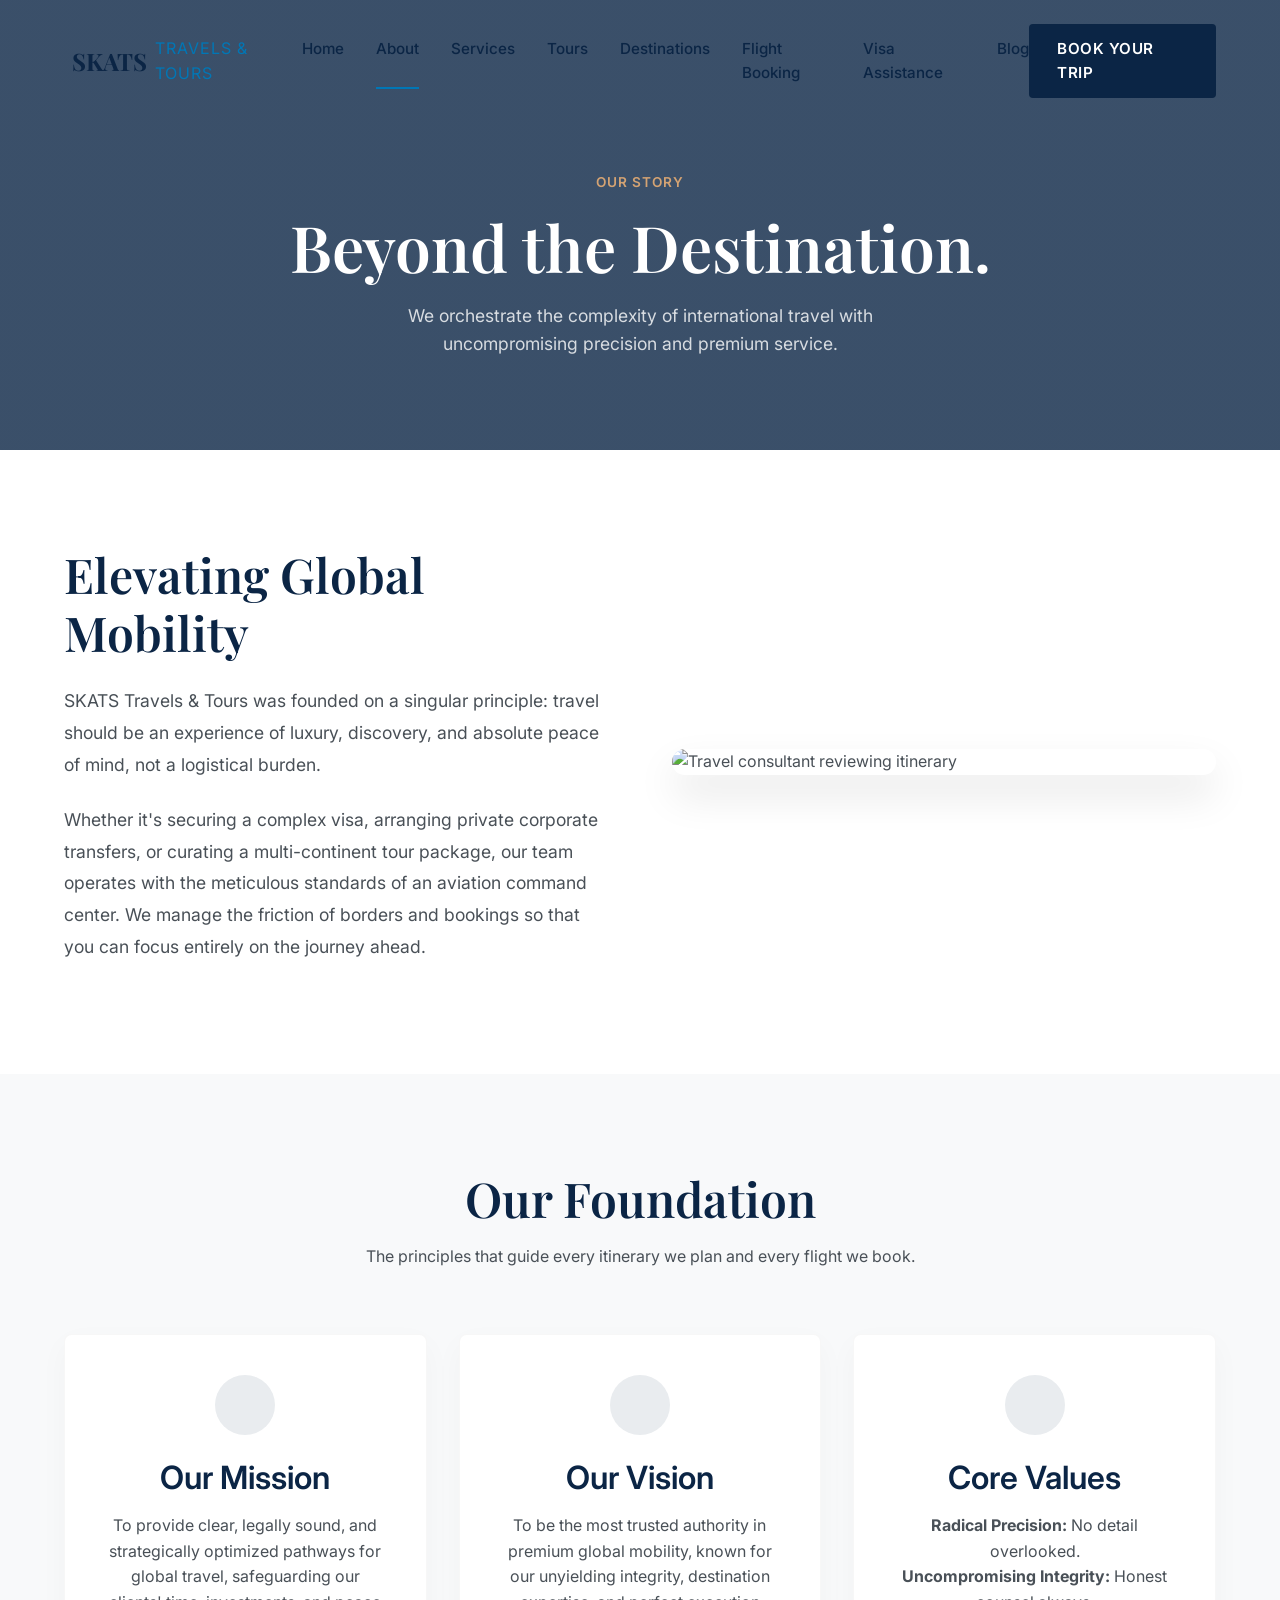
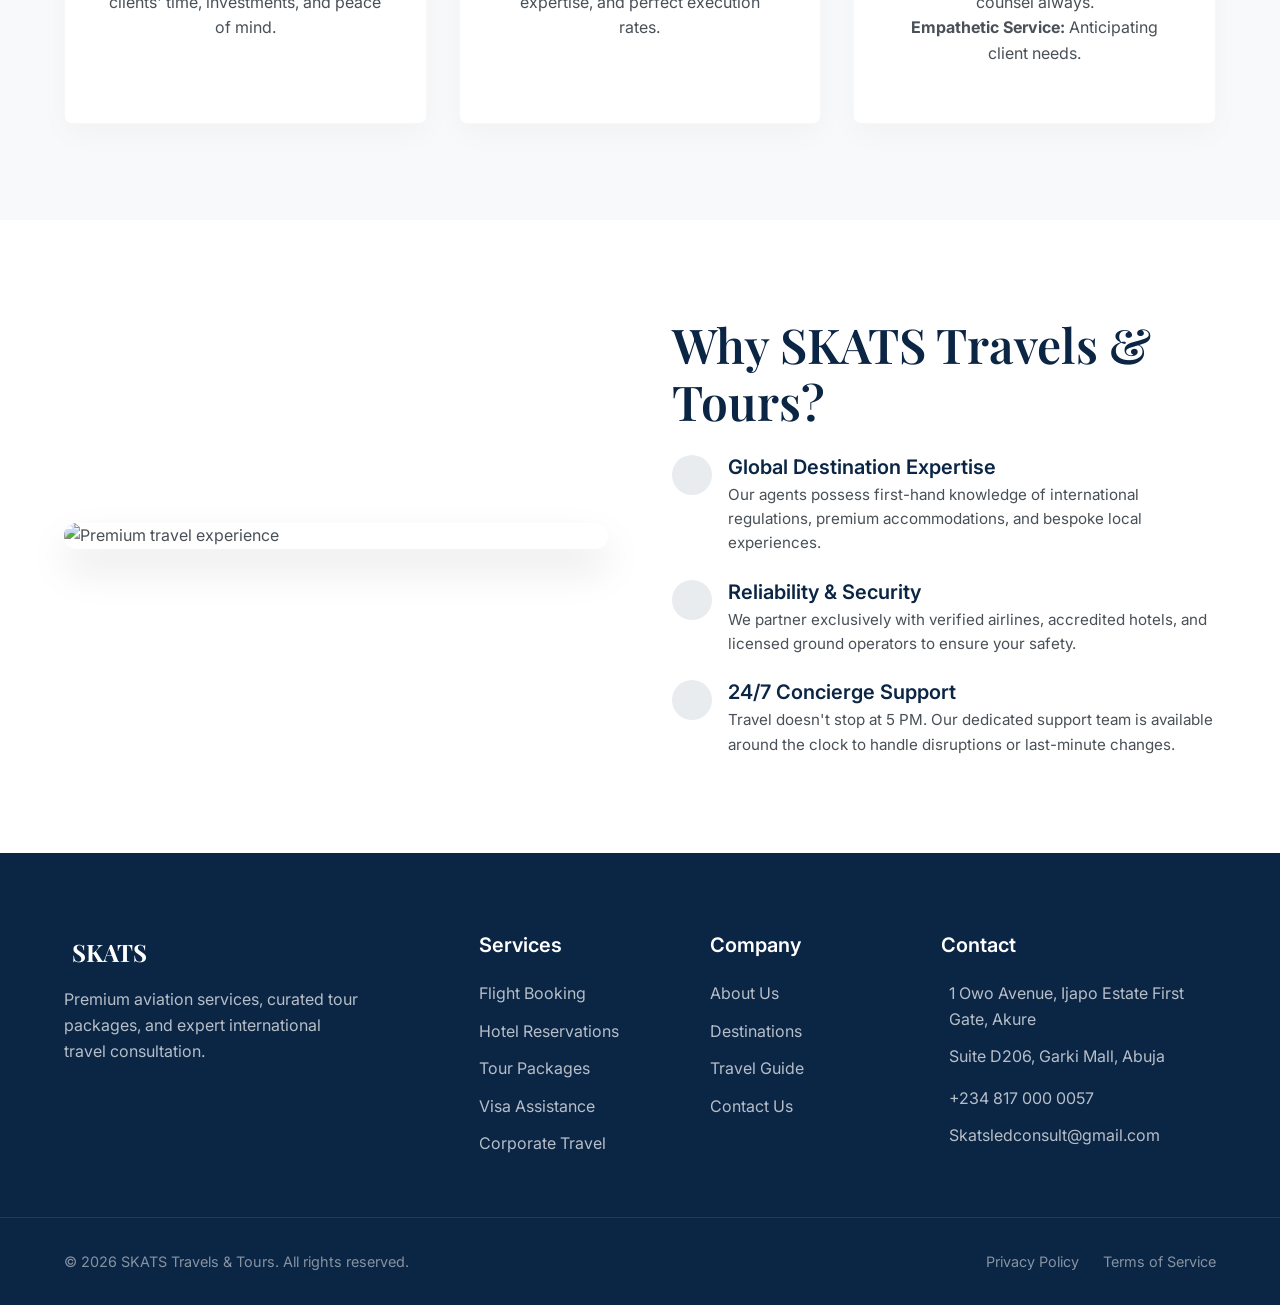
==== about.html @ 0cb063c2 "feat: initial build — SKATS Travels & Tours multi-page website 9 pages: index, about, services, tour" ====
<!DOCTYPE html>
<html lang="en">

<head>
    <meta charset="UTF-8">
    <meta name="viewport" content="width=device-width, initial-scale=1.0">
    <title>About Us | SKATS Travels & Tours</title>
    <meta name="description"
        content="Learn about SKATS Travels & Tours, our mission, vision, and dedication to premium travel planning and aviation services.">
    <!-- Google Fonts -->
    <link rel="preconnect" href="https://fonts.googleapis.com">
    <link rel="preconnect" href="https://fonts.gstatic.com" crossorigin>
    <link href="https://fonts.googleapis.com/css2?family=Fraunces:opsz,wght@9..144,400;500;600;700&family=Inter:wght@400;500;600;700&family=Playfair+Display:wght@500;600;700&display=swap" rel="stylesheet">
    <!-- Remix Icons -->
    <link href="https://cdn.jsdelivr.net/npm/remixicon@3.5.0/fonts/remixicon.css" rel="stylesheet">
    <link rel="stylesheet" href="css/styles.css">
    <!-- GSAP for Animations -->
    <script src="https://cdnjs.cloudflare.com/ajax/libs/gsap/3.12.2/gsap.min.js"></script>
    <script src="https://cdnjs.cloudflare.com/ajax/libs/gsap/3.12.2/ScrollTrigger.min.js"></script>
</head>

<body>

    <!-- Navigation -->
    <header class="navbar">
        <div class="container nav-content">
            <a href="index.html" class="brand-logo">
                <i class="ri-flight-takeoff-line" style="color: var(--accent-blue); font-size: 1.8rem;"></i>
                <strong>SKATS</strong> <span>Travels & Tours</span>
            </a>
            <nav class="nav-links">
                <a href="index.html">Home</a>
                <a href="about.html" class="active">About</a>
                <a href="services.html">Services</a>
                <a href="tours.html">Tours</a>
                <a href="destinations.html">Destinations</a>
                <a href="flights.html">Flight Booking</a>
                <a href="visa-assistance.html">Visa Assistance</a>
                <a href="blog.html">Blog</a>
            </nav>
            <div class="nav-actions">
                <a href="contact.html" class="btn btn-primary">Book Your Trip</a>
            </div>
            <button class="mobile-menu-btn" aria-label="Toggle menu">
                <i class="ri-menu-line"></i>
            </button>
        </div>
    </header>

    <main>
        <!-- Page Hero -->
        <section class="hero" style="min-height: 50vh; display:flex; align-items:center; background-image: linear-gradient(rgba(11, 37, 69, 0.8), rgba(11, 37, 69, 0.8)), url('https://images.unsplash.com/photo-1512289984044-071903207f5e?q=80&w=2070&auto=format&fit=crop'); background-size: cover; background-position: center; color: white;">
            <div class="container fade-up" style="text-align:center;">
                <span style="color:var(--gold); font-weight:600; text-transform:uppercase; letter-spacing:1px; font-size:0.85rem; display:block; margin-bottom:1rem;">Our Story</span>
                <h1 style="color: white; margin-bottom: 1rem;">Beyond the Destination.</h1>
                <p style="color: rgba(255,255,255,0.8); max-width: 600px; margin: 0 auto; font-size: 1.1rem;">We orchestrate the complexity of international travel with uncompromising precision and premium service.</p>
            </div>
        </section>

        <!-- Our Narrative -->
        <section class="section-padding">
            <div class="container hero-grid">
                <div class="fade-up">
                    <h2 style="margin-bottom: 1.5rem;">Elevating Global Mobility</h2>
                    <p style="color:var(--dark-gray); font-size:1.1rem; line-height:1.8; margin-bottom:1.5rem;">
                        SKATS Travels & Tours was founded on a singular principle: travel should be an experience of luxury, discovery, and absolute peace of mind, not a logistical burden. 
                    </p>
                    <p style="color:var(--dark-gray); font-size:1.1rem; line-height:1.8;">
                        Whether it's securing a complex visa, arranging private corporate transfers, or curating a multi-continent tour package, our team operates with the meticulous standards of an aviation command center. We manage the friction of borders and bookings so that you can focus entirely on the journey ahead.
                    </p>
                </div>
                <div class="fade-up" style="animation-delay: 0.2s;">
                    <img src="https://images.unsplash.com/photo-1540339832862-47466fa8cbdd?q=80&w=1974&auto=format&fit=crop" alt="Travel consultant reviewing itinerary" style="border-radius: var(--radius-lg); box-shadow: 0 20px 40px rgba(0,0,0,0.1);">
                </div>
            </div>
        </section>

        <!-- Mission / Vision / Values -->
        <section class="section-padding bg-light">
            <div class="container">
                <div class="section-header fade-up">
                    <h2>Our Foundation</h2>
                    <p style="color:var(--dark-gray);">The principles that guide every itinerary we plan and every flight we book.</p>
                </div>

                <div class="services-grid fade-up">
                    <div class="service-card" style="text-align:center;">
                        <div class="service-icon" style="margin: 0 auto 1.5rem;"><i class="ri-rocket-line"></i></div>
                        <h3>Our Mission</h3>
                        <p>To provide clear, legally sound, and strategically optimized pathways for global travel, safeguarding our clients' time, investments, and peace of mind.</p>
                    </div>

                    <div class="service-card" style="text-align:center;">
                        <div class="service-icon" style="margin: 0 auto 1.5rem;"><i class="ri-eye-line"></i></div>
                        <h3>Our Vision</h3>
                        <p>To be the most trusted authority in premium global mobility, known for our unyielding integrity, destination expertise, and perfect execution rates.</p>
                    </div>

                    <div class="service-card" style="text-align:center;">
                        <div class="service-icon" style="margin: 0 auto 1.5rem;"><i class="ri-scales-3-line"></i></div>
                        <h3>Core Values</h3>
                        <p><strong>Radical Precision:</strong> No detail overlooked.<br>
                        <strong>Uncompromising Integrity:</strong> Honest counsel always.<br>
                        <strong>Empathetic Service:</strong> Anticipating client needs.</p>
                    </div>
                </div>
            </div>
        </section>

        <!-- The Experience -->
        <section class="section-padding">
            <div class="container hero-grid">
                <div class="fade-up" style="order: 2;">
                    <h2 style="margin-bottom: 1.5rem;">Why SKATS Travels & Tours?</h2>
                    <ul style="list-style: none; padding: 0; display: flex; flex-direction: column; gap: 1.5rem;">
                        <li style="display: flex; gap: 1rem;">
                            <div style="background:var(--light-gray); color:var(--navy); width:40px; height:40px; border-radius:50%; display:flex; align-items:center; justify-content:center; flex-shrink:0;">
                                <i class="ri-map-pin-line"></i>
                            </div>
                            <div>
                                <h4 style="margin-bottom:0.25rem;">Global Destination Expertise</h4>
                                <p style="color:var(--dark-gray); font-size:0.95rem; margin:0;">Our agents possess first-hand knowledge of international regulations, premium accommodations, and bespoke local experiences.</p>
                            </div>
                        </li>
                        <li style="display: flex; gap: 1rem;">
                            <div style="background:var(--light-gray); color:var(--navy); width:40px; height:40px; border-radius:50%; display:flex; align-items:center; justify-content:center; flex-shrink:0;">
                                <i class="ri-shield-check-line"></i>
                            </div>
                            <div>
                                <h4 style="margin-bottom:0.25rem;">Reliability & Security</h4>
                                <p style="color:var(--dark-gray); font-size:0.95rem; margin:0;">We partner exclusively with verified airlines, accredited hotels, and licensed ground operators to ensure your safety.</p>
                            </div>
                        </li>
                        <li style="display: flex; gap: 1rem;">
                            <div style="background:var(--light-gray); color:var(--navy); width:40px; height:40px; border-radius:50%; display:flex; align-items:center; justify-content:center; flex-shrink:0;">
                                <i class="ri-customer-service-2-line"></i>
                            </div>
                            <div>
                                <h4 style="margin-bottom:0.25rem;">24/7 Concierge Support</h4>
                                <p style="color:var(--dark-gray); font-size:0.95rem; margin:0;">Travel doesn't stop at 5 PM. Our dedicated support team is available around the clock to handle disruptions or last-minute changes.</p>
                            </div>
                        </li>
                    </ul>
                </div>
                <div class="fade-up" style="order: 1;">
                    <img src="https://images.unsplash.com/photo-1436491865332-7a61a109cc05?q=80&w=2074&auto=format&fit=crop" alt="Premium travel experience" style="border-radius: var(--radius-lg); box-shadow: 0 20px 40px rgba(0,0,0,0.1);">
                </div>
            </div>
        </section>

    </main>

    <!-- Footer -->
    <footer class="site-footer">
        <div class="container footer-grid">
            <div class="footer-brand">
                <a href="index.html" class="brand-logo">
                    <i class="ri-flight-takeoff-line"></i>
                    <strong>SKATS</strong>
                </a>
                <p>Premium aviation services, curated tour packages, and expert international travel consultation.</p>
                <div style="display:flex; gap:1rem; margin-top:1.5rem;">
                    <a href="#" style="color:var(--white); font-size:1.2rem;"><i class="ri-facebook-fill"></i></a>
                    <a href="#" style="color:var(--white); font-size:1.2rem;"><i class="ri-twitter-x-line"></i></a>
                    <a href="#" style="color:var(--white); font-size:1.2rem;"><i class="ri-instagram-line"></i></a>
                    <a href="#" style="color:var(--white); font-size:1.2rem;"><i class="ri-linkedin-fill"></i></a>
                </div>
            </div>
            
            <div class="footer-links">
                <h4>Services</h4>
                <ul>
                    <li><a href="flights.html">Flight Booking</a></li>
                    <li><a href="services.html">Hotel Reservations</a></li>
                    <li><a href="tours.html">Tour Packages</a></li>
                    <li><a href="visa-assistance.html">Visa Assistance</a></li>
                    <li><a href="contact.html">Corporate Travel</a></li>
                </ul>
            </div>
            
            <div class="footer-links">
                <h4>Company</h4>
                <ul>
                    <li><a href="about.html">About Us</a></li>
                    <li><a href="destinations.html">Destinations</a></li>
                    <li><a href="blog.html">Travel Guide</a></li>
                    <li><a href="contact.html">Contact Us</a></li>
                </ul>
            </div>
            
            <div class="footer-links">
                <h4>Contact</h4>
                <ul>
                    <li style="display:flex; gap:0.5rem; color:rgba(255,255,255,0.7);"><i class="ri-map-pin-line text-gold"></i> 1 Owo Avenue, Ijapo Estate First Gate, Akure</li>
                    <li style="display:flex; gap:0.5rem; color:rgba(255,255,255,0.7);"><i class="ri-map-pin-line text-gold"></i> Suite D206, Garki Mall, Abuja</li>
                    <li style="display:flex; gap:0.5rem; margin-top:1rem;"><i class="ri-phone-line text-gold"></i> <a href="tel:+2348170000057">+234 817 000 0057</a></li>
                    <li style="display:flex; gap:0.5rem;"><i class="ri-mail-line text-gold"></i> <a href="mailto:Skatsledconsult@gmail.com">Skatsledconsult@gmail.com</a></li>
                </ul>
            </div>
        </div>
        
        <div class="footer-bottom">
            <div class="container" style="display:flex; justify-content:space-between; align-items:center; flex-wrap:wrap; gap:1rem;">
                <span>&copy; 2026 SKATS Travels & Tours. All rights reserved.</span>
                <div style="display:flex; gap:1.5rem;">
                    <a href="#" style="color:rgba(255,255,255,0.5);">Privacy Policy</a>
                    <a href="#" style="color:rgba(255,255,255,0.5);">Terms of Service</a>
                </div>
            </div>
        </div>
    </footer>

    <script src="js/main.js"></script>
</body>
</html>
---- css/styles.css ----
/* ==========================================================================
   SKATS Travels & Tours - Global Styles
   ========================================================================== */

:root {
    /* Brand Colors - Premium Aviation Palette */
    --navy: #0B2545;
    --navy-light: #13315C;
    --sky-blue: #8DA9C4;
    --accent-blue: #0077B6;
    --gold: #D4A373; /* Subtle gold for premium accents */
    
    /* Neutrals */
    --white: #FFFFFF;
    --off-white: #F8F9FA;
    --light-gray: #E9ECEF;
    --medium-gray: #ADB5BD;
    --dark-gray: #495057;
    --black: #111111;

    /* Typography */
    --font-heading: 'Playfair Display', serif; /* Premium serif for headings */
    --font-body: 'Inter', sans-serif; /* Clean, modern sans for legibility */
    
    /* Structure */
    --container-width: 1200px;
    --radius-sm: 4px;
    --radius-md: 8px;
    --radius-lg: 16px;
    
    /* Transitions */
    --transition-fast: 0.2s ease;
    --transition-base: 0.3s cubic-bezier(0.25, 0.46, 0.45, 0.94);
    --transition-slow: 0.6s cubic-bezier(0.25, 1, 0.5, 1);
}

/* ==========================================================================
   Reset & Basics
   ========================================================================== */
* {
    margin: 0;
    padding: 0;
    box-sizing: border-box;
}

html {
    scroll-behavior: smooth;
    font-size: 16px;
}

body {
    font-family: var(--font-body);
    color: var(--dark-gray);
    background-color: var(--white);
    line-height: 1.6;
    overflow-x: hidden;
}

/* Typography */
h1, h2, h3, h4, h5, h6 {
    font-family: var(--font-heading);
    color: var(--navy);
    line-height: 1.2;
    margin-bottom: 1rem;
    font-weight: 600;
}

h1 { font-size: clamp(2.5rem, 5vw, 4.5rem); }
h2 { font-size: clamp(2rem, 4vw, 3rem); }
h3 { font-size: clamp(1.5rem, 3vw, 2rem); font-family: var(--font-body); font-weight: 600;}
h4 { font-size: 1.25rem; font-family: var(--font-body); }

p { margin-bottom: 1rem; }

a {
    color: var(--accent-blue);
    text-decoration: none;
    transition: var(--transition-base);
}

a:hover { color: var(--navy); }

img {
    max-width: 100%;
    height: auto;
    display: block;
}

/* Layout Utilities */
.container {
    width: 90%;
    max-width: var(--container-width);
    margin: 0 auto;
}

.section-padding {
    padding: 6rem 0;
}

.bg-light { background-color: var(--off-white); }
.bg-navy { background-color: var(--navy); color: var(--white); }
.bg-navy h2, .bg-navy h3 { color: var(--white); }

/* ==========================================================================
   Buttons & UI Elements
   ========================================================================== */
.btn {
    display: inline-flex;
    align-items: center;
    justify-content: center;
    gap: 0.5rem;
    padding: 0.8rem 1.8rem;
    border-radius: var(--radius-sm);
    font-weight: 600;
    font-size: 0.95rem;
    cursor: pointer;
    transition: var(--transition-base);
    border: none;
    text-transform: uppercase;
    letter-spacing: 0.5px;
}

.btn-primary {
    background-color: var(--navy);
    color: var(--white);
}

.btn-primary:hover {
    background-color: var(--accent-blue);
    color: var(--white);
    transform: translateY(-2px);
    box-shadow: 0 10px 20px rgba(11, 37, 69, 0.15);
}

.btn-secondary {
    background-color: transparent;
    color: var(--navy);
    border: 1px solid var(--navy);
}

.btn-secondary:hover {
    background-color: var(--navy);
    color: var(--white);
}

/* Aviation subtle arrow interaction */
.btn i.ri-arrow-right-line {
    transition: transform var(--transition-base);
}
.btn:hover i.ri-arrow-right-line {
    transform: translateX(4px);
}

/* ==========================================================================
   Navigation (Glassmorphism)
   ========================================================================== */
.navbar {
    position: fixed;
    top: 0;
    left: 0;
    width: 100%;
    z-index: 1000;
    padding: 1.5rem 0;
    transition: var(--transition-base);
}

.navbar.scrolled {
    padding: 1rem 0;
    background: rgba(255, 255, 255, 0.95);
    backdrop-filter: blur(10px);
    -webkit-backdrop-filter: blur(10px);
    box-shadow: 0 4px 30px rgba(0, 0, 0, 0.05);
}

.nav-content {
    display: flex;
    justify-content: space-between;
    align-items: center;
}

.brand-logo {
    font-family: var(--font-heading);
    font-size: 1.5rem;
    color: var(--navy);
    font-weight: 700;
    display: flex;
    align-items: center;
    gap: 0.5rem;
}

.brand-logo span {
    font-family: var(--font-body);
    font-weight: 400;
    font-size: 1rem;
    letter-spacing: 1px;
    text-transform: uppercase;
    color: var(--accent-blue);
}

.nav-links {
    display: flex;
    gap: 2rem;
}

.nav-links a {
    color: var(--navy);
    font-weight: 500;
    font-size: 0.95rem;
    position: relative;
}

/* Underline hover effect */
.nav-links a::after {
    content: '';
    position: absolute;
    width: 0;
    height: 2px;
    bottom: -4px;
    left: 0;
    background-color: var(--accent-blue);
    transition: width var(--transition-base);
}

.nav-links a:hover::after,
.nav-links a.active::after {
    width: 100%;
}

.mobile-menu-btn {
    display: none;
    background: none;
    border: none;
    font-size: 1.5rem;
    color: var(--navy);
    cursor: pointer;
}

/* ==========================================================================
   Hero Section
   ========================================================================== */
.hero {
    position: relative;
    min-height: 100vh;
    display: flex;
    align-items: center;
    padding-top: 80px; /* Offset for nav */
    background-color: var(--off-white);
    overflow: hidden;
}

.hero-grid {
    display: grid;
    grid-template-columns: 1fr 1fr;
    gap: 4rem;
    align-items: center;
    position: relative;
    z-index: 2;
}

.hero-content h1 {
    margin-bottom: 1.5rem;
}

.hero-content .subtitle {
    font-size: 1.1rem;
    color: var(--dark-gray);
    margin-bottom: 2rem;
    max-width: 90%;
}

.hero-actions {
    display: flex;
    gap: 1rem;
}

/* Hero Right Side - Image & 3D Breakout Layer */
.hero-visual {
    position: relative;
    height: 600px;
    width: 100%;
    border-radius: var(--radius-lg);
}

.hero-bg-image {
    width: 100%;
    height: 100%;
    object-fit: cover;
    border-radius: var(--radius-lg);
    box-shadow: 0 20px 40px rgba(0,0,0,0.1);
    position: relative;
    z-index: 1;
}

/* The breakout plane */
.hero-breakout-plane {
    position: absolute;
    top: 10%;
    right: -20%;
    width: 130%;
    z-index: 3;
    pointer-events: none; /* Let clicks pass through */
    transform: translateZ(0); /* Hardware acceleration */
}

/* Decorative flight path line */
.hero-flight-path {
    position: absolute;
    top: 50%;
    left: -20%;
    width: 150%;
    height: 2px;
    border-top: 2px dashed rgba(255,255,255,0.4);
    z-index: 2;
    transform: rotate(-15deg);
}

/* ==========================================================================
   Cards & Grids
   ========================================================================== */
.section-header {
    text-align: center;
    margin-bottom: 4rem;
    max-width: 700px;
    margin-left: auto;
    margin-right: auto;
}

/* Service Cards */
.services-grid {
    display: grid;
    grid-template-columns: repeat(auto-fit, minmax(280px, 1fr));
    gap: 2rem;
}

.service-card {
    background: var(--white);
    padding: 2.5rem;
    border-radius: var(--radius-md);
    box-shadow: 0 10px 30px rgba(0,0,0,0.03);
    transition: var(--transition-base);
    border: 1px solid rgba(0,0,0,0.03);
}

.service-card:hover {
    transform: translateY(-5px);
    box-shadow: 0 15px 40px rgba(0,0,0,0.08);
}

.service-icon {
    width: 60px;
    height: 60px;
    background: var(--light-gray);
    border-radius: 50%;
    display: flex;
    align-items: center;
    justify-content: center;
    font-size: 1.5rem;
    color: var(--navy);
    margin-bottom: 1.5rem;
    transition: var(--transition-base);
}

.service-card:hover .service-icon {
    background: var(--navy);
    color: var(--white);
}

/* Destination Cards (Photographic) */
.destination-grid {
    display: grid;
    grid-template-columns: repeat(auto-fill, minmax(300px, 1fr));
    gap: 2rem;
}

.destination-card {
    position: relative;
    border-radius: var(--radius-md);
    overflow: hidden;
    height: 400px;
    cursor: pointer;
}

.destination-card img {
    width: 100%;
    height: 100%;
    object-fit: cover;
    transition: transform var(--transition-slow);
}

.destination-overlay {
    position: absolute;
    inset: 0;
    background: linear-gradient(to top, rgba(11, 37, 69, 0.9) 0%, rgba(11, 37, 69, 0) 50%);
    display: flex;
    flex-direction: column;
    justify-content: flex-end;
    padding: 2rem;
    color: var(--white);
}

.destination-card:hover img {
    transform: scale(1.05);
}

.destination-country {
    font-size: 0.85rem;
    text-transform: uppercase;
    letter-spacing: 1px;
    color: var(--gold);
    margin-bottom: 0.25rem;
}

.destination-title {
    color: var(--white);
    margin-bottom: 0.5rem;
}

/* ==========================================================================
   Footer
   ========================================================================== */
.site-footer {
    background-color: var(--navy);
    color: var(--white);
    padding: 5rem 0 2rem;
}

.footer-grid {
    display: grid;
    grid-template-columns: 2fr 1fr 1fr 1.5fr;
    gap: 3rem;
    margin-bottom: 3rem;
}

.footer-brand {
    color: var(--white);
}

.footer-brand .brand-logo {
    color: var(--white);
}

.footer-brand p {
    color: rgba(255,255,255,0.7);
    margin-top: 1rem;
    max-width: 300px;
}

.footer-links h4 {
    color: var(--white);
    margin-bottom: 1.5rem;
}

.footer-links ul {
    list-style: none;
}

.footer-links li {
    margin-bottom: 0.75rem;
}

.footer-links a {
    color: rgba(255,255,255,0.7);
}

.footer-links a:hover {
    color: var(--gold);
}

.footer-bottom {
    border-top: 1px solid rgba(255,255,255,0.1);
    padding-top: 2rem;
    text-align: center;
    color: rgba(255,255,255,0.5);
    font-size: 0.9rem;
}

/* ==========================================================================
   Responsive Design
   ========================================================================== */
@media (max-width: 992px) {
    .hero-grid {
        grid-template-columns: 1fr;
        text-align: center;
    }
    
    .hero-content .subtitle {
        margin-left: auto;
        margin-right: auto;
    }
    
    .hero-actions {
        justify-content: center;
    }
    
    .hero-visual {
        height: 400px;
        order: -1; /* Image above text on mobile */
    }
    
    .footer-grid {
        grid-template-columns: 1fr 1fr;
    }
}

@media (max-width: 768px) {
    .nav-links, .nav-actions {
        display: none; /* Hide on mobile initially */
    }
    
    .mobile-menu-btn {
        display: block;
    }
    
    .footer-grid {
        grid-template-columns: 1fr;
    }
    
    h1 { font-size: 2.5rem; }
    h2 { font-size: 2rem; }
}
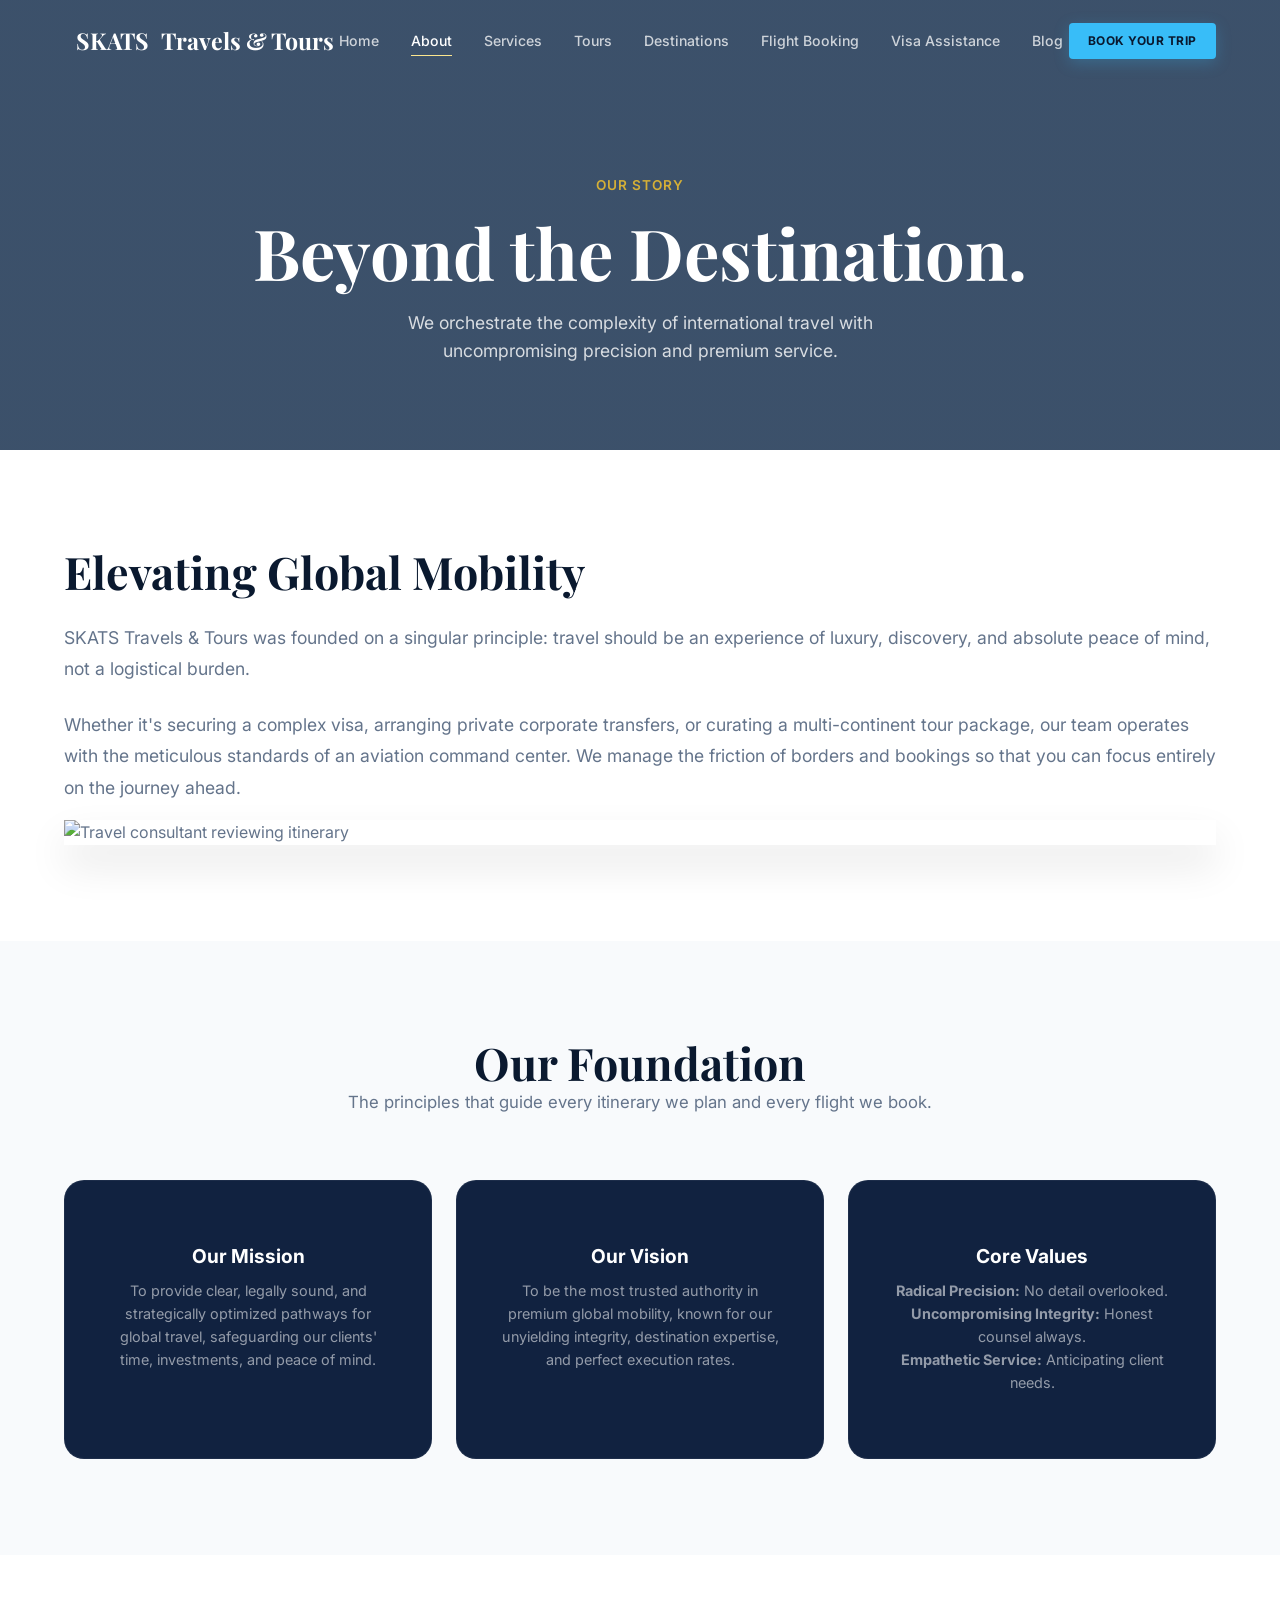
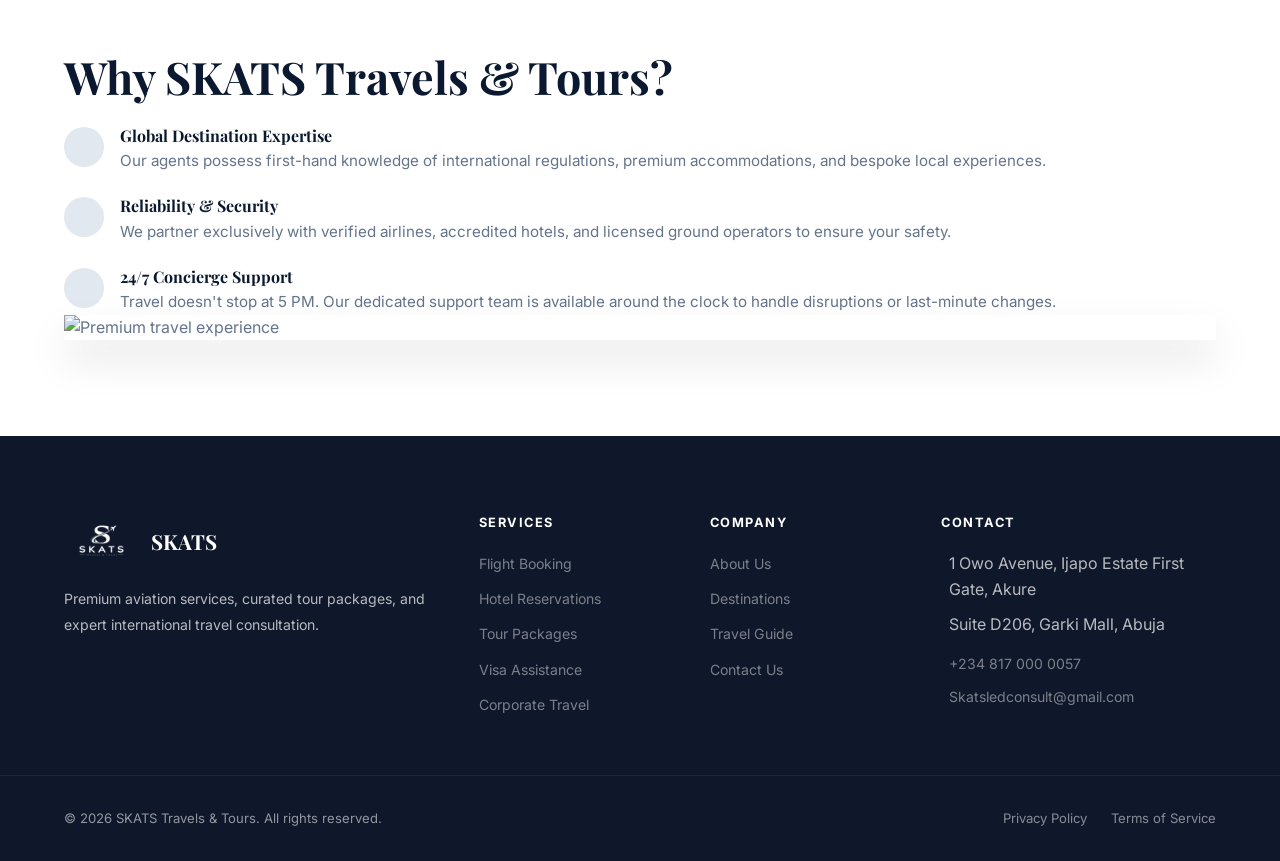
==== commit 4f8cec53: "fix: apply new logo-light, add preloader across all pages, fix nav button size" ====
--- a/about.html
+++ b/about.html
@@ -20,6 +20,11 @@
 </head>
 
 <body>
+
+<!-- Preloader -->
+<div class="preloader">
+    <i class="ri-plane-fill preloader-plane"></i>
+</div>
 
     <!-- Navigation -->
     <header class="navbar">
@@ -39,7 +44,7 @@
                 <a href="blog.html">Blog</a>
             </nav>
             <div class="nav-actions">
-                <a href="contact.html" class="btn btn-primary">Book Your Trip</a>
+                <a href="contact.html" class="btn btn-primary" style="padding:.55rem 1.2rem; font-size:.75rem;">Book Your Trip</a>
             </div>
             <button class="mobile-menu-btn" aria-label="Toggle menu">
                 <i class="ri-menu-line"></i>
@@ -155,7 +160,7 @@
         <div class="container footer-grid">
             <div class="footer-brand">
                 <a href="index.html" class="brand-logo">
-                    <i class="ri-flight-takeoff-line"></i>
+                    <img src="logo-light.png" alt="SKATS">
                     <strong>SKATS</strong>
                 </a>
                 <p>Premium aviation services, curated tour packages, and expert international travel consultation.</p>
--- a/css/styles.css
+++ b/css/styles.css
@@ -1,520 +1,382 @@
 /* ==========================================================================
-   SKATS Travels & Tours - Global Styles
+   SKATS Travels & Tours — Premium Aviation Design System
    ========================================================================== */
+@import url('https://fonts.googleapis.com/css2?family=Playfair+Display:ital,wght@0,600;0,700;1,500&family=Inter:wght@300;400;500;600;700&display=swap');
 
 :root {
-    /* Brand Colors - Premium Aviation Palette */
-    --navy: #0B2545;
-    --navy-light: #13315C;
-    --sky-blue: #8DA9C4;
-    --accent-blue: #0077B6;
-    --gold: #D4A373; /* Subtle gold for premium accents */
-    
-    /* Neutrals */
-    --white: #FFFFFF;
-    --off-white: #F8F9FA;
-    --light-gray: #E9ECEF;
-    --medium-gray: #ADB5BD;
-    --dark-gray: #495057;
-    --black: #111111;
-
-    /* Typography */
-    --font-heading: 'Playfair Display', serif; /* Premium serif for headings */
-    --font-body: 'Inter', sans-serif; /* Clean, modern sans for legibility */
-    
-    /* Structure */
-    --container-width: 1200px;
-    --radius-sm: 4px;
-    --radius-md: 8px;
-    --radius-lg: 16px;
-    
-    /* Transitions */
-    --transition-fast: 0.2s ease;
-    --transition-base: 0.3s cubic-bezier(0.25, 0.46, 0.45, 0.94);
-    --transition-slow: 0.6s cubic-bezier(0.25, 1, 0.5, 1);
-}
-
-/* ==========================================================================
-   Reset & Basics
-   ========================================================================== */
-* {
-    margin: 0;
-    padding: 0;
-    box-sizing: border-box;
-}
-
-html {
-    scroll-behavior: smooth;
-    font-size: 16px;
-}
-
-body {
-    font-family: var(--font-body);
-    color: var(--dark-gray);
-    background-color: var(--white);
-    line-height: 1.6;
-    overflow-x: hidden;
-}
-
-/* Typography */
-h1, h2, h3, h4, h5, h6 {
-    font-family: var(--font-heading);
-    color: var(--navy);
-    line-height: 1.2;
-    margin-bottom: 1rem;
-    font-weight: 600;
-}
-
-h1 { font-size: clamp(2.5rem, 5vw, 4.5rem); }
-h2 { font-size: clamp(2rem, 4vw, 3rem); }
-h3 { font-size: clamp(1.5rem, 3vw, 2rem); font-family: var(--font-body); font-weight: 600;}
-h4 { font-size: 1.25rem; font-family: var(--font-body); }
-
-p { margin-bottom: 1rem; }
-
-a {
-    color: var(--accent-blue);
-    text-decoration: none;
-    transition: var(--transition-base);
-}
-
-a:hover { color: var(--navy); }
-
-img {
-    max-width: 100%;
-    height: auto;
-    display: block;
-}
-
-/* Layout Utilities */
-.container {
-    width: 90%;
-    max-width: var(--container-width);
-    margin: 0 auto;
-}
-
-.section-padding {
-    padding: 6rem 0;
-}
-
-.bg-light { background-color: var(--off-white); }
-.bg-navy { background-color: var(--navy); color: var(--white); }
-.bg-navy h2, .bg-navy h3 { color: var(--white); }
-
-/* ==========================================================================
-   Buttons & UI Elements
-   ========================================================================== */
+  --navy:       #0A192F;
+  --navy-mid:   #112240;
+  --blue:       #0284C7;
+  --sky:        #38BDF8;
+  --gold:       #D4AF37;
+  --gold-light: #FCE68E;
+  --white:      #FFFFFF;
+  --off-white:  #F8FAFC;
+  --gray:       #64748B;
+  --light-gray: #E2E8F0;
+  --black:      #0F172A;
+
+  --font-heading: 'Playfair Display', serif;
+  --font-body:    'Inter', sans-serif;
+
+  --ease-out:  cubic-bezier(0.22, 1, 0.36, 1);
+  --r-sm: 6px; --r-md: 12px; --r-lg: 20px; --r-xl: 32px;
+}
+
+/* ── Reset ── */
+*, *::before, *::after { margin:0; padding:0; box-sizing:border-box; }
+html { scroll-behavior:smooth; font-size:16px; }
+body { font-family:var(--font-body); color:var(--gray); background:var(--white); overflow-x:hidden; line-height:1.6; }
+img { max-width:100%; display:block; }
+a  { text-decoration:none; color:inherit; transition:color .2s; }
+h1,h2,h3,h4 { font-family:var(--font-heading); color:var(--navy); line-height:1.15; }
+h1 { font-size:clamp(2.8rem,5.5vw,5rem); }
+h2 { font-size:clamp(2rem,3.5vw,3.2rem); }
+h3 { font-size:1.4rem; font-family:var(--font-body); font-weight:700; }
+p  { margin-bottom:1rem; }
+
+/* ── Layout ── */
+.container       { width:90%; max-width:1180px; margin:0 auto; }
+.section-padding { padding:6rem 0; }
+.bg-light        { background:var(--off-white); }
+.bg-navy         { background:var(--navy); }
+.two-col         { display:grid; grid-template-columns:1fr 1fr; gap:5rem; align-items:center; }
+
+/* ── Gradient text ── */
+.text-gradient {
+  background: linear-gradient(135deg, var(--sky) 0%, var(--gold-light) 100%);
+  -webkit-background-clip:text;
+  -webkit-text-fill-color:transparent;
+  background-clip:text;
+}
+
+/* ── Buttons ── */
 .btn {
-    display: inline-flex;
-    align-items: center;
-    justify-content: center;
-    gap: 0.5rem;
-    padding: 0.8rem 1.8rem;
-    border-radius: var(--radius-sm);
-    font-weight: 600;
-    font-size: 0.95rem;
-    cursor: pointer;
-    transition: var(--transition-base);
-    border: none;
-    text-transform: uppercase;
-    letter-spacing: 0.5px;
-}
-
+  display:inline-flex; align-items:center; gap:.5rem;
+  padding:.85rem 2rem; border-radius:4px;
+  font-family:var(--font-body); font-weight:700; font-size:.9rem;
+  letter-spacing:.5px; text-transform:uppercase; cursor:pointer;
+  transition:all .3s var(--ease-out); border:none;
+}
 .btn-primary {
-    background-color: var(--navy);
-    color: var(--white);
-}
-
+  background: var(--sky);
+  color: var(--navy);
+  box-shadow: 0 4px 15px rgba(56, 189, 248, 0.25);
+}
 .btn-primary:hover {
-    background-color: var(--accent-blue);
-    color: var(--white);
-    transform: translateY(-2px);
-    box-shadow: 0 10px 20px rgba(11, 37, 69, 0.15);
-}
-
-.btn-secondary {
-    background-color: transparent;
-    color: var(--navy);
-    border: 1px solid var(--navy);
-}
-
-.btn-secondary:hover {
-    background-color: var(--navy);
-    color: var(--white);
-}
-
-/* Aviation subtle arrow interaction */
-.btn i.ri-arrow-right-line {
-    transition: transform var(--transition-base);
-}
-.btn:hover i.ri-arrow-right-line {
-    transform: translateX(4px);
-}
-
-/* ==========================================================================
-   Navigation (Glassmorphism)
-   ========================================================================== */
+  transform: translateY(-2px);
+  box-shadow: 0 8px 25px rgba(56, 189, 248, 0.35);
+  background: var(--white);
+  color: var(--navy);
+}
+.btn-outline {
+  background:transparent; color:var(--white);
+  border:1.5px solid rgba(255,255,255,.45);
+  backdrop-filter:blur(6px);
+}
+.btn-outline:hover { background:rgba(255,255,255,.12); border-color:var(--white); }
+.btn i { transition:transform .25s; }
+.btn:hover i.ri-arrow-right-line { transform:translateX(5px); }
+
+/* ── Navbar ── */
 .navbar {
-    position: fixed;
-    top: 0;
-    left: 0;
-    width: 100%;
-    z-index: 1000;
-    padding: 1.5rem 0;
-    transition: var(--transition-base);
-}
-
+  position:fixed; top:0; left:0; width:100%; z-index:1000;
+  padding:1.4rem 0;
+  transition:all .35s var(--ease-out);
+}
 .navbar.scrolled {
-    padding: 1rem 0;
-    background: rgba(255, 255, 255, 0.95);
-    backdrop-filter: blur(10px);
-    -webkit-backdrop-filter: blur(10px);
-    box-shadow: 0 4px 30px rgba(0, 0, 0, 0.05);
-}
-
-.nav-content {
-    display: flex;
-    justify-content: space-between;
-    align-items: center;
-}
-
-.brand-logo {
-    font-family: var(--font-heading);
-    font-size: 1.5rem;
-    color: var(--navy);
-    font-weight: 700;
-    display: flex;
-    align-items: center;
-    gap: 0.5rem;
-}
-
-.brand-logo span {
-    font-family: var(--font-body);
-    font-weight: 400;
-    font-size: 1rem;
-    letter-spacing: 1px;
-    text-transform: uppercase;
-    color: var(--accent-blue);
-}
-
-.nav-links {
-    display: flex;
-    gap: 2rem;
-}
-
-.nav-links a {
-    color: var(--navy);
-    font-weight: 500;
-    font-size: 0.95rem;
-    position: relative;
-}
-
-/* Underline hover effect */
-.nav-links a::after {
-    content: '';
-    position: absolute;
-    width: 0;
-    height: 2px;
-    bottom: -4px;
-    left: 0;
-    background-color: var(--accent-blue);
-    transition: width var(--transition-base);
-}
-
-.nav-links a:hover::after,
-.nav-links a.active::after {
-    width: 100%;
-}
-
-.mobile-menu-btn {
-    display: none;
-    background: none;
-    border: none;
-    font-size: 1.5rem;
-    color: var(--navy);
-    cursor: pointer;
-}
-
-/* ==========================================================================
-   Hero Section
-   ========================================================================== */
+  padding:.85rem 0;
+  background:rgba(2,8,18,.88);
+  backdrop-filter:blur(18px);
+  -webkit-backdrop-filter:blur(18px);
+  box-shadow:0 4px 30px rgba(0,0,0,.3);
+}
+.nav-content { display:flex; justify-content:space-between; align-items:center; }
+.brand-logo  {
+  display:flex; align-items:center; gap:.75rem;
+  font-family:var(--font-heading); font-size:1.45rem;
+  font-weight:700; color:var(--white);
+}
+.brand-logo img { height:50px; width:auto; border-radius:4px; object-fit:contain; filter: brightness(0) invert(1); }
+.brand-logo div { display:none; } /* Hide text if logo is an image with text */
+.nav-links { display:flex; gap:2rem; }
+.nav-links a { color:rgba(255,255,255,.75); font-weight:500; font-size:.88rem; position:relative; }
+.nav-links a::after { content:''; position:absolute; bottom:-4px; left:0; width:0; height:1.5px; background:var(--gold-light); transition:width .25s; }
+.nav-links a:hover, .nav-links a.active { color:var(--white); }
+.nav-links a:hover::after, .nav-links a.active::after { width:100%; }
+.mobile-menu-btn { display:none; background:none; border:none; color:var(--white); font-size:1.6rem; cursor:pointer; }
+
+/* ── HERO ── */
 .hero {
-    position: relative;
-    min-height: 100vh;
-    display: flex;
-    align-items: center;
-    padding-top: 80px; /* Offset for nav */
-    background-color: var(--off-white);
-    overflow: hidden;
-}
-
-.hero-grid {
-    display: grid;
-    grid-template-columns: 1fr 1fr;
-    gap: 4rem;
-    align-items: center;
-    position: relative;
-    z-index: 2;
-}
-
-.hero-content h1 {
-    margin-bottom: 1.5rem;
-}
-
-.hero-content .subtitle {
-    font-size: 1.1rem;
-    color: var(--dark-gray);
-    margin-bottom: 2rem;
-    max-width: 90%;
-}
-
-.hero-actions {
-    display: flex;
-    gap: 1rem;
-}
-
-/* Hero Right Side - Image & 3D Breakout Layer */
-.hero-visual {
-    position: relative;
-    height: 600px;
-    width: 100%;
-    border-radius: var(--radius-lg);
-}
-
-.hero-bg-image {
-    width: 100%;
-    height: 100%;
-    object-fit: cover;
-    border-radius: var(--radius-lg);
-    box-shadow: 0 20px 40px rgba(0,0,0,0.1);
-    position: relative;
-    z-index: 1;
-}
-
-/* The breakout plane */
-.hero-breakout-plane {
-    position: absolute;
-    top: 10%;
-    right: -20%;
-    width: 130%;
-    z-index: 3;
-    pointer-events: none; /* Let clicks pass through */
-    transform: translateZ(0); /* Hardware acceleration */
-}
-
-/* Decorative flight path line */
-.hero-flight-path {
-    position: absolute;
-    top: 50%;
-    left: -20%;
-    width: 150%;
-    height: 2px;
-    border-top: 2px dashed rgba(255,255,255,0.4);
-    z-index: 2;
-    transform: rotate(-15deg);
-}
-
-/* ==========================================================================
-   Cards & Grids
-   ========================================================================== */
-.section-header {
-    text-align: center;
-    margin-bottom: 4rem;
-    max-width: 700px;
-    margin-left: auto;
-    margin-right: auto;
-}
-
-/* Service Cards */
-.services-grid {
-    display: grid;
-    grid-template-columns: repeat(auto-fit, minmax(280px, 1fr));
-    gap: 2rem;
-}
-
+  position:relative;
+  min-height:100vh;
+  display:flex; align-items:center;
+  padding-top:90px;
+  background: linear-gradient(135deg, rgba(10, 25, 47, 0.85) 0%, rgba(15, 32, 60, 0.7) 100%),
+              url('https://images.unsplash.com/photo-1544015759-455a5ff792d2?q=80&w=2000&auto=format&fit=crop');
+  background-size: cover;
+  background-position: center;
+  background-attachment: fixed;
+  overflow:hidden;
+}
+
+.hero-content { position:relative; z-index:5; }
+
+.hero-eyebrow {
+  display:inline-flex; align-items:center; gap:.6rem;
+  color:var(--sky); font-size:.78rem; font-weight:700;
+  text-transform:uppercase; letter-spacing:2px; margin-bottom:1.5rem;
+}
+.hero-eyebrow::before {
+  content:''; width:28px; height:1.5px; background:var(--sky);
+}
+
+.hero h1 { color:var(--white); margin-bottom:1.5rem; }
+
+.hero-subtitle {
+  color:rgba(255,255,255,.65); font-size:1.1rem;
+  max-width:520px; margin-bottom:2.5rem; font-weight:300; line-height:1.8;
+}
+
+.hero-actions { display:flex; gap:1rem; flex-wrap:wrap; }
+
+.hero-stats {
+  display:flex; gap:2.5rem; margin-top:3.5rem;
+  padding-top:2.5rem;
+  border-top:1px solid rgba(255,255,255,.08);
+}
+.hero-stat-value {
+  font-family:var(--font-heading); font-size:2rem; font-weight:700;
+  color:var(--white); display:block; line-height:1;
+}
+.hero-stat-label { font-size:.75rem; color:rgba(255,255,255,.45); text-transform:uppercase; letter-spacing:1px; margin-top:.35rem; }
+
+/* ─── AIRCRAFT BREAKOUT ─── */
+.hero-visual-col {
+  position:relative; z-index:4;
+  display:flex; align-items:center; justify-content:center;
+  height:520px;
+}
+
+/* Background photography card */
+.hero-photo-card {
+  width:90%; height:460px;
+  border-radius:var(--r-xl);
+  overflow:hidden;
+  position:relative;
+  box-shadow:0 40px 80px rgba(0,0,0,.6);
+}
+
+.hero-photo-card::after {
+  content:'';
+  position:absolute; inset:0;
+  background:linear-gradient(135deg, rgba(5,21,46,.4) 0%, transparent 60%);
+}
+
+.hero-photo-card img {
+  width:100%; height:100%; object-fit:cover;
+}
+
+/* THE PLANE — flies toward viewer */
+.breakout-plane {
+  position:absolute;
+  top:50%; left:50%;
+  transform:translate(-50%, -50%) perspective(900px) translateZ(0px) scale(.75) rotateX(4deg);
+  transform-origin:center center;
+  width:110%;
+  z-index:10;
+  pointer-events:none;
+  will-change:transform;
+  filter:drop-shadow(0 20px 40px rgba(0,0,0,.6));
+  transition:filter .3s;
+}
+
+/* ── Section header ── */
+.section-header { text-align:center; max-width:680px; margin:0 auto 4rem; }
+.section-header .eyebrow {
+  display:inline-block; color:var(--blue); font-size:.78rem; font-weight:700;
+  text-transform:uppercase; letter-spacing:2px; margin-bottom:1rem;
+}
+.section-header p { color:var(--gray); font-size:1.05rem; }
+
+/* ── Service Cards (dark themed) ── */
+.services-grid { display:grid; grid-template-columns:repeat(auto-fit,minmax(260px,1fr)); gap:1.5rem; }
 .service-card {
-    background: var(--white);
-    padding: 2.5rem;
-    border-radius: var(--radius-md);
-    box-shadow: 0 10px 30px rgba(0,0,0,0.03);
-    transition: var(--transition-base);
-    border: 1px solid rgba(0,0,0,0.03);
-}
-
-.service-card:hover {
-    transform: translateY(-5px);
-    box-shadow: 0 15px 40px rgba(0,0,0,0.08);
-}
-
-.service-icon {
-    width: 60px;
-    height: 60px;
-    background: var(--light-gray);
-    border-radius: 50%;
-    display: flex;
-    align-items: center;
-    justify-content: center;
-    font-size: 1.5rem;
-    color: var(--navy);
-    margin-bottom: 1.5rem;
-    transition: var(--transition-base);
-}
-
-.service-card:hover .service-icon {
-    background: var(--navy);
-    color: var(--white);
-}
-
-/* Destination Cards (Photographic) */
-.destination-grid {
-    display: grid;
-    grid-template-columns: repeat(auto-fill, minmax(300px, 1fr));
-    gap: 2rem;
-}
-
-.destination-card {
-    position: relative;
-    border-radius: var(--radius-md);
-    overflow: hidden;
-    height: 400px;
-    cursor: pointer;
-}
-
-.destination-card img {
-    width: 100%;
-    height: 100%;
-    object-fit: cover;
-    transition: transform var(--transition-slow);
-}
-
-.destination-overlay {
-    position: absolute;
-    inset: 0;
-    background: linear-gradient(to top, rgba(11, 37, 69, 0.9) 0%, rgba(11, 37, 69, 0) 50%);
-    display: flex;
-    flex-direction: column;
-    justify-content: flex-end;
-    padding: 2rem;
-    color: var(--white);
-}
-
-.destination-card:hover img {
-    transform: scale(1.05);
-}
-
-.destination-country {
-    font-size: 0.85rem;
-    text-transform: uppercase;
-    letter-spacing: 1px;
-    color: var(--gold);
-    margin-bottom: 0.25rem;
-}
-
-.destination-title {
-    color: var(--white);
-    margin-bottom: 0.5rem;
-}
-
-/* ==========================================================================
-   Footer
-   ========================================================================== */
-.site-footer {
-    background-color: var(--navy);
-    color: var(--white);
-    padding: 5rem 0 2rem;
-}
-
-.footer-grid {
-    display: grid;
-    grid-template-columns: 2fr 1fr 1fr 1.5fr;
-    gap: 3rem;
-    margin-bottom: 3rem;
-}
-
-.footer-brand {
-    color: var(--white);
-}
-
-.footer-brand .brand-logo {
-    color: var(--white);
-}
-
-.footer-brand p {
-    color: rgba(255,255,255,0.7);
-    margin-top: 1rem;
-    max-width: 300px;
-}
-
-.footer-links h4 {
-    color: var(--white);
-    margin-bottom: 1.5rem;
-}
-
-.footer-links ul {
-    list-style: none;
-}
-
-.footer-links li {
-    margin-bottom: 0.75rem;
-}
-
-.footer-links a {
-    color: rgba(255,255,255,0.7);
-}
-
-.footer-links a:hover {
-    color: var(--gold);
-}
-
-.footer-bottom {
-    border-top: 1px solid rgba(255,255,255,0.1);
-    padding-top: 2rem;
-    text-align: center;
-    color: rgba(255,255,255,0.5);
-    font-size: 0.9rem;
-}
-
-/* ==========================================================================
-   Responsive Design
-   ========================================================================== */
-@media (max-width: 992px) {
-    .hero-grid {
-        grid-template-columns: 1fr;
-        text-align: center;
-    }
-    
-    .hero-content .subtitle {
-        margin-left: auto;
-        margin-right: auto;
-    }
-    
-    .hero-actions {
-        justify-content: center;
-    }
-    
-    .hero-visual {
-        height: 400px;
-        order: -1; /* Image above text on mobile */
-    }
-    
-    .footer-grid {
-        grid-template-columns: 1fr 1fr;
-    }
-}
-
-@media (max-width: 768px) {
-    .nav-links, .nav-actions {
-        display: none; /* Hide on mobile initially */
-    }
-    
-    .mobile-menu-btn {
-        display: block;
-    }
-    
-    .footer-grid {
-        grid-template-columns: 1fr;
-    }
-    
-    h1 { font-size: 2.5rem; }
-    h2 { font-size: 2rem; }
-}
+  background: var(--navy-mid);
+  border: 1px solid rgba(255,255,255,.05);
+  border-radius: var(--r-lg);
+  padding: 2.5rem;
+  color: var(--white);
+  transition: all .35s var(--ease-out);
+  position: relative; overflow: hidden;
+  cursor: pointer;
+}
+.service-card::before {
+  content: '';
+  position: absolute; inset: 0;
+  background: linear-gradient(135deg, rgba(56,189,248,.05) 0%, transparent 60%);
+  opacity: 0; transition: opacity .35s;
+}
+.service-card:hover { transform: translateY(-8px); border-color: rgba(56,189,248,.15); box-shadow: 0 15px 35px rgba(0,0,0,.3); }
+.service-card:hover::before { opacity:1; }
+.service-icon { font-size:2rem; color:var(--sky); margin-bottom:1.5rem; display:block; }
+.service-card h3 { color:var(--white); font-size:1.2rem; margin-bottom:.75rem; }
+.service-card p { color:rgba(255,255,255,.55); font-size:.9rem; margin:0 0 1.5rem; }
+.service-link { color:var(--sky); font-size:.85rem; font-weight:600; display:inline-flex; align-items:center; gap:.35rem; }
+.service-link i { transition:transform .25s; }
+.service-card:hover .service-link i { transform:translateX(5px); }
+
+/* ── Destination Cards ── */
+.destination-grid { display:grid; grid-template-columns:repeat(auto-fill,minmax(300px,1fr)); gap:2rem; }
+.destination-card { position:relative; border-radius:var(--r-lg); overflow:hidden; height:380px; cursor:pointer; }
+.destination-card img { width:100%; height:100%; object-fit:cover; transition:transform .6s var(--ease-out); }
+.destination-card:hover img { transform:scale(1.07); }
+.dest-overlay {
+  position:absolute; inset:0;
+  background:linear-gradient(to top, rgba(2,8,18,.92) 0%, rgba(2,8,18,.2) 55%, transparent 100%);
+  display:flex; flex-direction:column; justify-content:flex-end; padding:2rem;
+}
+.dest-country { font-size:.72rem; font-weight:700; text-transform:uppercase; letter-spacing:2px; color:var(--gold-light); margin-bottom:.35rem; }
+.dest-name { color:var(--white); font-family:var(--font-heading); font-size:1.6rem; margin:0 0 .6rem; }
+.dest-btn {
+  display:inline-flex; align-items:center; gap:.4rem;
+  background:rgba(255,255,255,.12); backdrop-filter:blur(8px);
+  color:var(--white); font-size:.78rem; font-weight:600;
+  padding:.4rem 1rem; border-radius:50px;
+  border:1px solid rgba(255,255,255,.2);
+  transform:translateY(8px); opacity:0; transition:all .3s;
+  width:fit-content;
+}
+.destination-card:hover .dest-btn { transform:translateY(0); opacity:1; }
+
+/* ── Stats Banner ── */
+.stats-banner {
+  background:linear-gradient(135deg, var(--navy) 0%, var(--navy-mid) 100%);
+  padding:4rem 0;
+  border-top:1px solid rgba(255,255,255,.05);
+  border-bottom:1px solid rgba(255,255,255,.05);
+}
+.stats-grid { display:grid; grid-template-columns:repeat(auto-fit,minmax(180px,1fr)); gap:2rem; text-align:center; }
+.stat-number {
+  font-family:var(--font-heading); font-size:3.5rem; font-weight:700;
+  background:linear-gradient(135deg,var(--sky),var(--gold-light));
+  -webkit-background-clip:text; -webkit-text-fill-color:transparent; background-clip:text;
+  line-height:1; display:block;
+}
+.stat-label { color:rgba(255,255,255,.45); font-size:.8rem; text-transform:uppercase; letter-spacing:1.5px; margin-top:.5rem; }
+
+/* ── Why Choose Us ── */
+.trust-card {
+  display:flex; gap:1.25rem; align-items:flex-start;
+  padding:1.75rem; background:var(--white);
+  border-radius:var(--r-md); box-shadow:0 4px 20px rgba(0,0,0,.05);
+  transition:all .3s; border:1px solid var(--light-gray);
+}
+.trust-card:hover { transform:translateX(6px); border-color:rgba(0,119,182,.2); box-shadow:0 8px 30px rgba(0,119,182,.08); }
+.trust-icon { width:48px; height:48px; background:linear-gradient(135deg,var(--blue),var(--navy-mid)); border-radius:10px; display:flex; align-items:center; justify-content:center; color:var(--white); font-size:1.3rem; flex-shrink:0; }
+.trust-card h4 { color:var(--navy); margin-bottom:.3rem; font-size:1rem; }
+.trust-card p  { color:var(--gray); font-size:.88rem; margin:0; line-height:1.6; }
+
+/* ── CTA Banner ── */
+.cta-banner {
+  background: linear-gradient(135deg, rgba(10, 25, 47, 0.9) 0%, rgba(17, 34, 64, 0.8) 100%),
+              url('https://images.unsplash.com/photo-1436491865332-7a61a109cc05?q=80&w=2000&auto=format&fit=crop');
+  background-size: cover;
+  background-position: center;
+  background-attachment: fixed;
+  padding:7rem 0; text-align:center; position:relative; overflow:hidden;
+}
+.cta-banner::before {
+  content:''; position:absolute; inset:0;
+  background:radial-gradient(ellipse 60% 80% at 50% 50%, rgba(56,189,248,.15) 0%, transparent 70%);
+}
+.cta-banner h2 { color:var(--white); margin-bottom:1.25rem; position:relative; z-index:1; }
+.cta-banner p  { color:rgba(255,255,255,.6); max-width:560px; margin:0 auto 2.5rem; position:relative; z-index:1; font-size:1.05rem; }
+.cta-actions   { display:flex; gap:1rem; justify-content:center; position:relative; z-index:1; }
+
+/* ── Tour Cards ── */
+.tour-card {
+  background:var(--white); border-radius:var(--r-lg); overflow:hidden;
+  box-shadow:0 8px 30px rgba(0,0,0,.06); transition:all .35s var(--ease-out);
+}
+.tour-card:hover { transform:translateY(-10px); box-shadow:0 25px 60px rgba(0,0,0,.12); }
+.tour-img { height:230px; overflow:hidden; position:relative; }
+.tour-img img { width:100%; height:100%; object-fit:cover; transition:transform .6s var(--ease-out); }
+.tour-card:hover .tour-img img { transform:scale(1.07); }
+.tour-badge { position:absolute; top:1rem; right:1rem; background:var(--navy); color:var(--white); font-size:.72rem; font-weight:700; padding:.3rem .9rem; border-radius:50px; }
+.tour-body { padding:1.75rem; }
+.tour-meta { display:flex; gap:1rem; font-size:.78rem; font-weight:700; color:var(--gold); text-transform:uppercase; letter-spacing:.5px; margin-bottom:.85rem; }
+.tour-body h3 { color:var(--navy); font-size:1.2rem; margin-bottom:.6rem; font-family:var(--font-heading); }
+.tour-body p  { color:var(--gray); font-size:.88rem; margin-bottom:1.25rem; }
+.tour-footer  { display:flex; justify-content:space-between; align-items:center; padding-top:1.25rem; border-top:1px solid var(--light-gray); }
+
+/* ── Footer ── */
+.site-footer { background:var(--black); color:rgba(255,255,255,.55); padding:5rem 0 2rem; }
+.footer-grid { display:grid; grid-template-columns:2fr 1fr 1fr 1.5fr; gap:3rem; margin-bottom:3rem; }
+.footer-brand { color:rgba(255,255,255,.7); }
+.footer-brand .brand-logo { font-size:1.3rem; }
+.footer-brand p { margin-top:1.25rem; font-size:.88rem; line-height:1.8; }
+.footer-links h4 { color:var(--white); margin-bottom:1.25rem; font-size:.8rem; text-transform:uppercase; letter-spacing:1.5px; font-family:var(--font-body); }
+.footer-links ul { list-style:none; }
+.footer-links li { margin-bottom:.6rem; }
+.footer-links a { color:rgba(255,255,255,.45); font-size:.88rem; }
+.footer-links a:hover { color:var(--gold-light); }
+.footer-social { display:flex; gap:.75rem; margin-top:1.5rem; }
+.footer-social a { width:36px; height:36px; background:rgba(255,255,255,.07); border-radius:8px; display:flex; align-items:center; justify-content:center; color:rgba(255,255,255,.6); font-size:1rem; transition:all .25s; }
+.footer-social a:hover { background:var(--blue); color:var(--white); }
+.footer-bottom { border-top:1px solid rgba(255,255,255,.06); padding-top:2rem; text-align:center; font-size:.82rem; }
+
+/* ── Scroll Reveal ── */
+.fade-up { opacity:0; transform:translateY(40px); }
+.fade-up.visible { opacity:1; transform:translateY(0); transition:opacity .7s var(--ease-out), transform .7s var(--ease-out); }
+
+/* ── WhatsApp Float ── */
+.wa-float {
+  position:fixed; bottom:2rem; right:2rem; z-index:999;
+  width:54px; height:54px; background:#25D366;
+  border-radius:50%; display:flex; align-items:center; justify-content:center;
+  color:var(--white); font-size:1.5rem;
+  box-shadow:0 8px 25px rgba(37,211,102,.45);
+  transition:transform .25s;
+}
+.wa-float:hover { transform:scale(1.1); color:var(--white); }
+
+/* ── Preloader ── */
+.preloader {
+  position: fixed; top: 0; left: 0; width: 100%; height: 100%;
+  background: var(--navy); z-index: 9999;
+  display: flex; flex-direction: column; align-items: center; justify-content: center;
+  transition: opacity 0.5s ease-out, visibility 0.5s ease-out;
+}
+.preloader.hidden { opacity: 0; visibility: hidden; }
+.preloader-plane {
+  font-size: 3rem; color: var(--sky);
+  animation: flyAround 2s infinite ease-in-out;
+}
+@keyframes flyAround {
+  0% { transform: translateX(-50px) translateY(10px) rotate(-15deg) scale(0.8); opacity: 0.5; }
+  50% { transform: translateX(0px) translateY(-10px) rotate(0deg) scale(1.1); opacity: 1; }
+  100% { transform: translateX(50px) translateY(10px) rotate(15deg) scale(0.8); opacity: 0.5; }
+}
+
+/* ── Responsive ── */
+@media (max-width:1024px) {
+  .two-col { grid-template-columns:1fr; gap:3rem; }
+  .footer-grid { grid-template-columns:1fr 1fr; }
+}
+@media (max-width:768px) {
+  .nav-links, .nav-actions { display:none; }
+  .nav-links.open {
+    display:flex; flex-direction:column; gap:1rem;
+    position:absolute; top:100%; left:0; width:100%;
+    background:rgba(2,8,18,.97); backdrop-filter:blur(16px);
+    padding:2rem; box-shadow:0 20px 40px rgba(0,0,0,.4);
+  }
+  .nav-actions.open { display:flex; position:absolute; top:calc(100% + 280px); left:2rem; }
+  .mobile-menu-btn { display:block; }
+  .hero-visual-col { height:300px; }
+  .breakout-plane { width:85%; }
+  .footer-grid { grid-template-columns:1fr; }
+  .stats-grid { grid-template-columns:1fr 1fr; }
+  .hero-stats { gap:1.5rem; }
+}
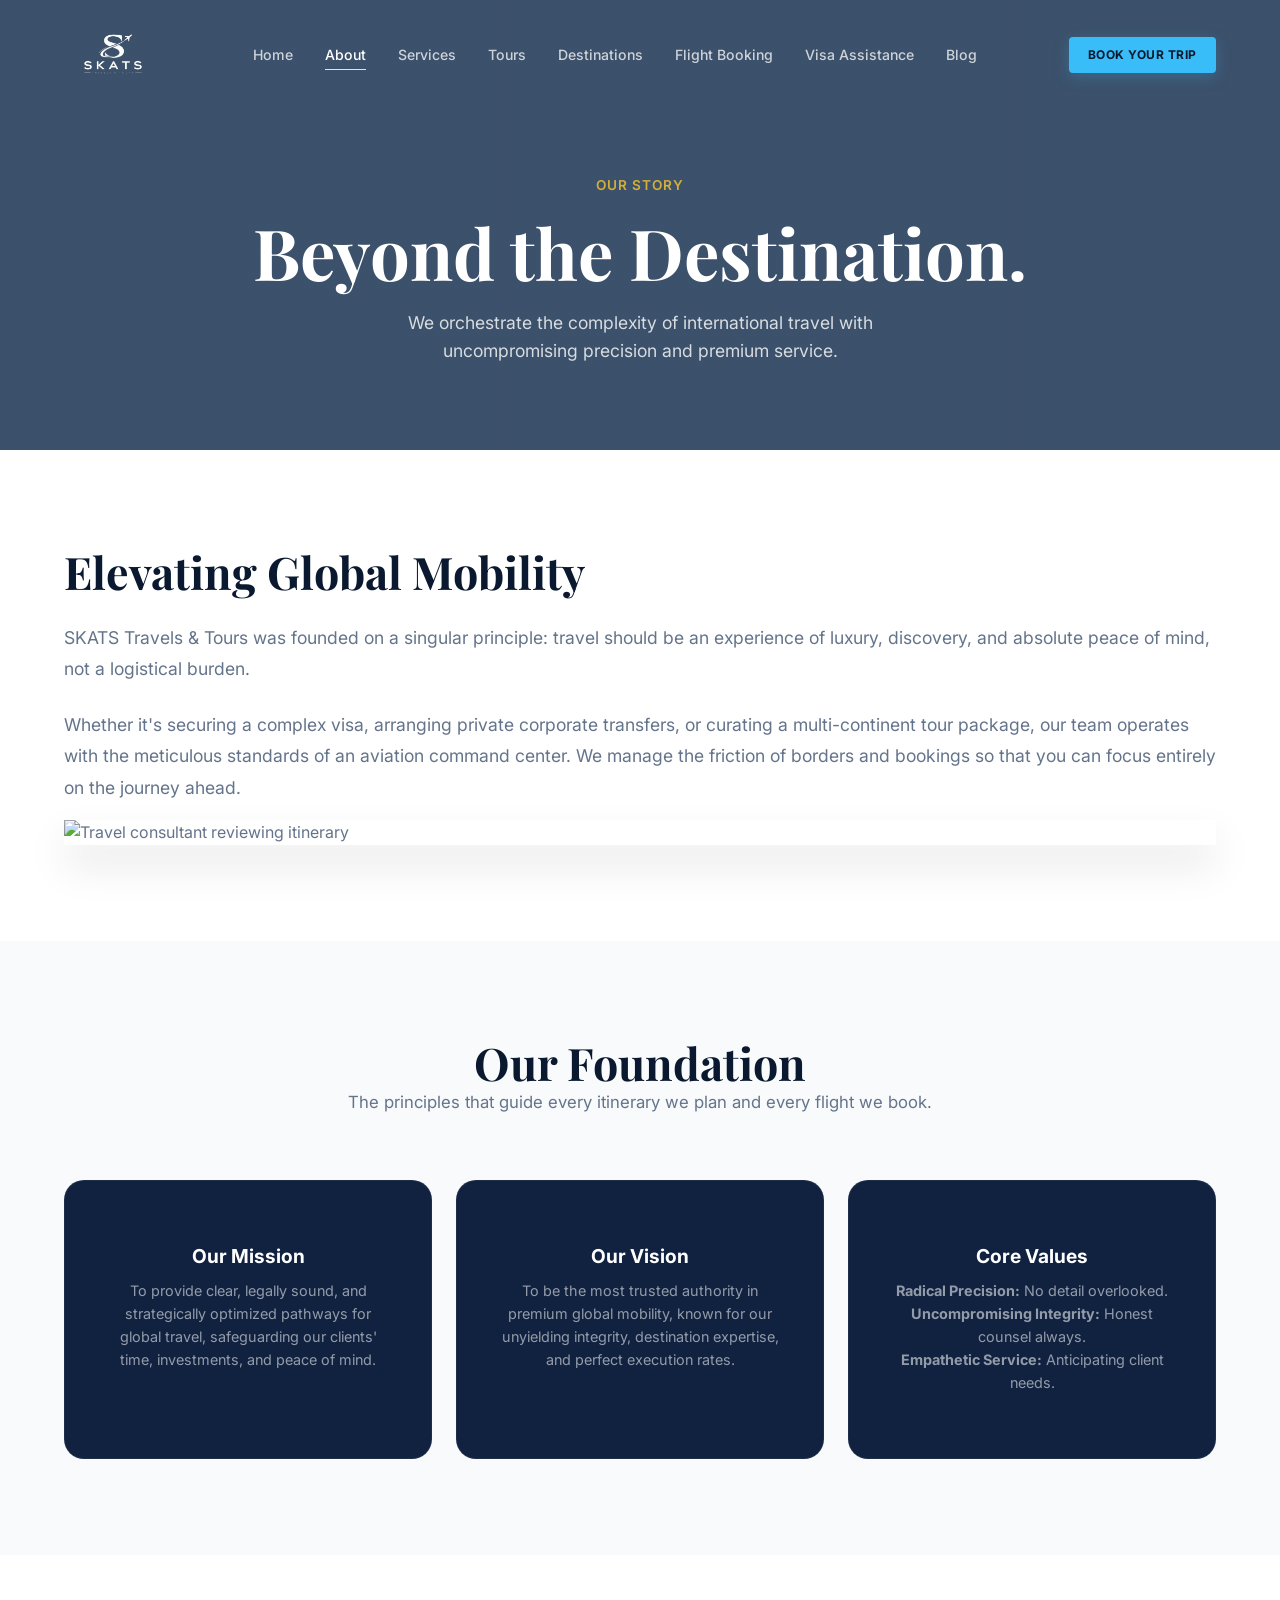
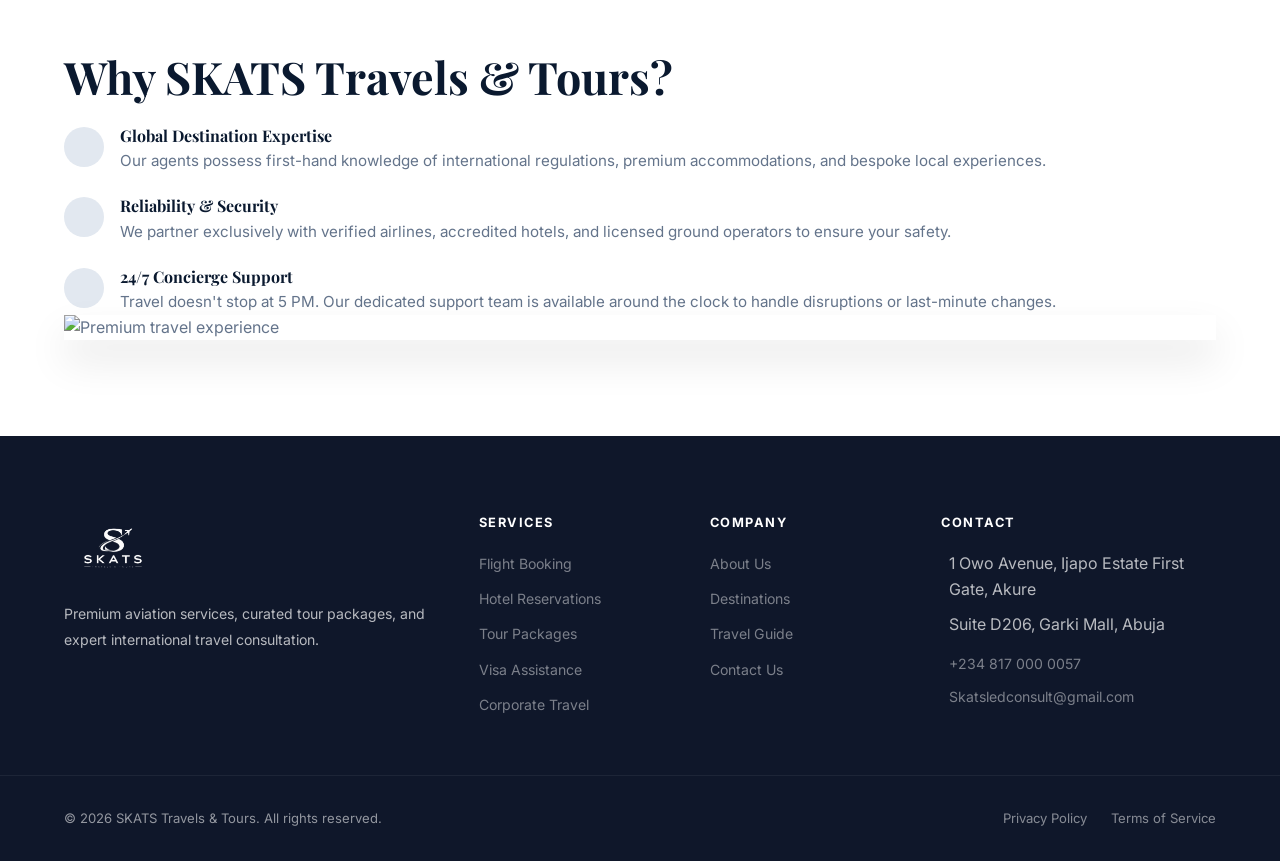
==== commit f183ee76: "fix: forcefully enforce logo-light.png on all brand-logo elements across all pages" ====
--- a/about.html
+++ b/about.html
@@ -30,8 +30,7 @@
     <header class="navbar">
         <div class="container nav-content">
             <a href="index.html" class="brand-logo">
-                <i class="ri-flight-takeoff-line" style="color: var(--accent-blue); font-size: 1.8rem;"></i>
-                <strong>SKATS</strong> <span>Travels & Tours</span>
+                <img src="logo-light.png" alt="SKATS">
             </a>
             <nav class="nav-links">
                 <a href="index.html">Home</a>
@@ -160,9 +159,8 @@
         <div class="container footer-grid">
             <div class="footer-brand">
                 <a href="index.html" class="brand-logo">
-                    <img src="logo-light.png" alt="SKATS">
-                    <strong>SKATS</strong>
-                </a>
+                <img src="logo-light.png" alt="SKATS">
+            </a>
                 <p>Premium aviation services, curated tour packages, and expert international travel consultation.</p>
                 <div style="display:flex; gap:1rem; margin-top:1.5rem;">
                     <a href="#" style="color:var(--white); font-size:1.2rem;"><i class="ri-facebook-fill"></i></a>
--- a/css/styles.css
+++ b/css/styles.css
@@ -39,7 +39,13 @@
 .container       { width:90%; max-width:1180px; margin:0 auto; }
 .section-padding { padding:6rem 0; }
 .bg-light        { background:var(--off-white); }
-.bg-navy         { background:var(--navy); }
+.bg-navy { 
+  background: linear-gradient(135deg, rgba(10, 25, 47, 0.95) 0%, rgba(10, 25, 47, 0.85) 100%),
+              url('https://images.unsplash.com/photo-1451187580459-43490279c0fa?q=80&w=2000&auto=format&fit=crop');
+  background-size: cover;
+  background-position: center;
+  background-attachment: fixed;
+}
 .two-col         { display:grid; grid-template-columns:1fr 1fr; gap:5rem; align-items:center; }
 
 /* ── Gradient text ── */
@@ -97,7 +103,7 @@
   font-family:var(--font-heading); font-size:1.45rem;
   font-weight:700; color:var(--white);
 }
-.brand-logo img { height:50px; width:auto; border-radius:4px; object-fit:contain; filter: brightness(0) invert(1); }
+.brand-logo img { height:65px; width:auto; border-radius:4px; object-fit:contain; }
 .brand-logo div { display:none; } /* Hide text if logo is an image with text */
 .nav-links { display:flex; gap:2rem; }
 .nav-links a { color:rgba(255,255,255,.75); font-weight:500; font-size:.88rem; position:relative; }
@@ -112,8 +118,8 @@
   min-height:100vh;
   display:flex; align-items:center;
   padding-top:90px;
-  background: linear-gradient(135deg, rgba(10, 25, 47, 0.85) 0%, rgba(15, 32, 60, 0.7) 100%),
-              url('https://images.unsplash.com/photo-1544015759-455a5ff792d2?q=80&w=2000&auto=format&fit=crop');
+  background: linear-gradient(135deg, rgba(10, 25, 47, 0.88) 0%, rgba(15, 32, 60, 0.75) 100%),
+              url('https://images.unsplash.com/photo-1548574505-5e239809ee19?q=80&w=2000&auto=format&fit=crop');
   background-size: cover;
   background-position: center;
   background-attachment: fixed;
